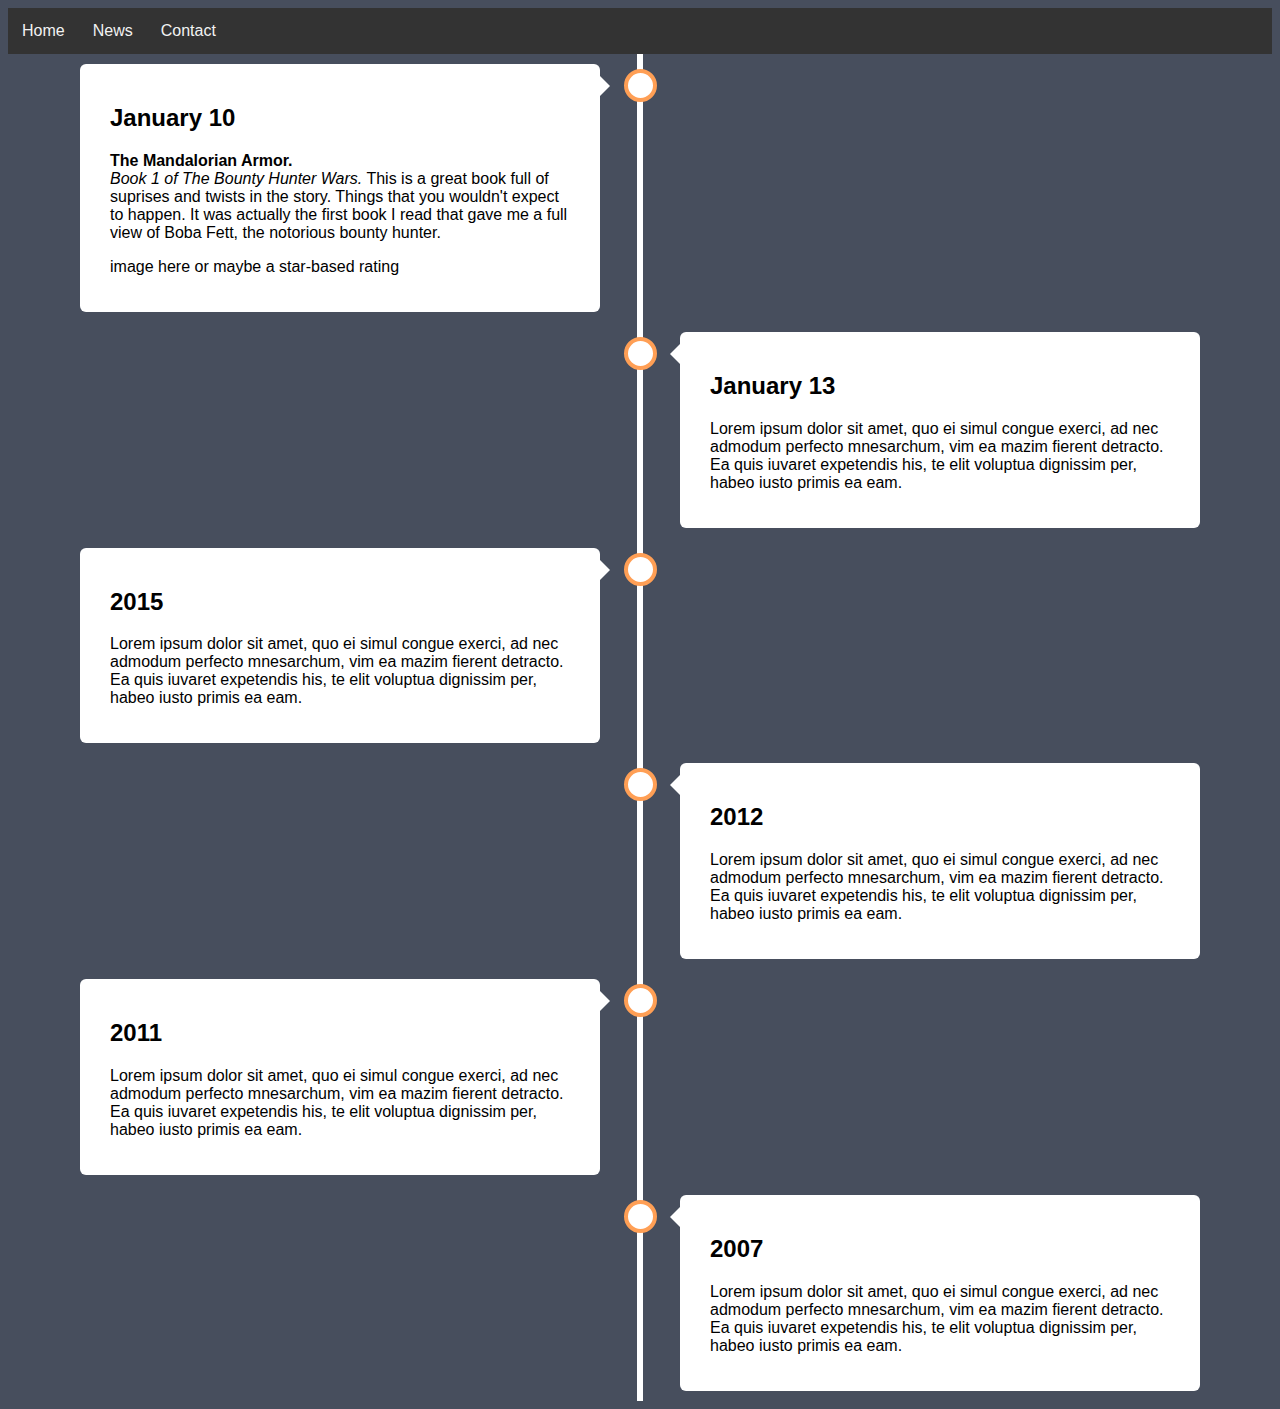
==== index.html @ 59bfa139 "first commit" ====
<!DOCTYPE html>
<html>
<head>
<meta name="viewport" content="width=device-width, initial-scale=1.0">
<style>
* {
  box-sizing: border-box;
}

body {
  background-color: #474e5d;
  font-family: Helvetica, sans-serif;
}

/* The actual timeline (the vertical ruler) */
.timeline {
  position: relative;
  max-width: 1200px;
  margin: 0 auto;
}

/* The actual timeline (the vertical ruler) */
.timeline::after {
  content: '';
  position: absolute;
  width: 6px;
  background-color: white;
  top: 0;
  bottom: 0;
  left: 50%;
  margin-left: -3px;
}

/* Container around content */
.container {
  padding: 10px 40px;
  position: relative;
  background-color: inherit;
  width: 50%;
}

/* The circles on the timeline */
.container::after {
  content: '';
  position: absolute;
  width: 25px;
  height: 25px;
  right: -17px;
  background-color: white;
  border: 4px solid #FF9F55;
  top: 15px;
  border-radius: 50%;
  z-index: 1;
}

/* Place the container to the left */
.left {
  left: 0;
}

/* Place the container to the right */
.right {
  left: 50%;
}

/* Add arrows to the left container (pointing right) */
.left::before {
  content: " ";
  height: 0;
  position: absolute;
  top: 22px;
  width: 0;
  z-index: 1;
  right: 30px;
  border: medium solid white;
  border-width: 10px 0 10px 10px;
  border-color: transparent transparent transparent white;
}

/* Add arrows to the right container (pointing left) */
.right::before {
  content: " ";
  height: 0;
  position: absolute;
  top: 22px;
  width: 0;
  z-index: 1;
  left: 30px;
  border: medium solid white;
  border-width: 10px 10px 10px 0;
  border-color: transparent white transparent transparent;
}

/* Fix the circle for containers on the right side */
.right::after {
  left: -16px;
}

/* The actual content */
.content {
  padding: 20px 30px;
  background-color: white;
  position: relative;
  border-radius: 6px;
}

/* Media queries - Responsive timeline on screens less than 600px wide */
@media screen and (max-width: 600px) {
  /* Place the timelime to the left */
  .timeline::after {
  left: 31px;
  }
  
  /* Full-width containers */
  .container {
  width: 100%;
  padding-left: 70px;
  padding-right: 25px;
  }
  
  /* Make sure that all arrows are pointing leftwards */
  .container::before {
  left: 60px;
  border: medium solid white;
  border-width: 10px 10px 10px 0;
  border-color: transparent white transparent transparent;
  }

  /* Make sure all circles are at the same spot */
  .left::after, .right::after {
  left: 15px;
  }
  
  /* Make all right containers behave like the left ones */
  .right {
  left: 0%;
  }
}

/* Style the navbar */
#navbar {
  overflow: hidden;
  background-color: #333;
}

/* Navbar links */
#navbar a {
  float: left;
  display: block;
  color: #f2f2f2;
  text-align: center;
  padding: 14px;
  text-decoration: none;
}

/* Page content */
.contentnav {
  padding: 16px;
}

/* The sticky class is added to the navbar with JS when it reaches its scroll position */
.sticky {
  position: fixed;
  top: 0;
  width: 100%;
}

/* Add some top padding to the page content to prevent sudden quick movement (as the navigation bar gets a new position at the top of the page (position:fixed and top:0) */
.sticky + .contentnav {
  padding-top: 60px;
}

</style>
</head>
<body>
    <div id="navbar">
        <a href="#home">Home</a>
        <a href="#news">News</a>
        <a href="#contact">Contact</a>
      </div>
<div class="timeline">
  <div class="container left">
    <div class="content">
      <h2>January 10</h2>
      <p><b>The Mandalorian Armor.</b><br><i>Book 1 of The Bounty Hunter Wars.</i> This is a great book full of 
        suprises and twists in the story. Things that you wouldn't expect to happen. It was actually the first book 
        I read that gave me a full view of Boba Fett, the notorious bounty hunter.</p>
      <p>image here or maybe a star-based rating</p>
    </div>
  </div>
  <div class="container right">
    <div class="content">
      <h2>January 13</h2>
      <p>Lorem ipsum dolor sit amet, quo ei simul congue exerci, ad nec admodum perfecto mnesarchum, vim ea mazim fierent detracto. Ea quis iuvaret expetendis his, te elit voluptua dignissim per, habeo iusto primis ea eam.</p>
    </div>
  </div>
  <div class="container left">
    <div class="content">
      <h2>2015</h2>
      <p>Lorem ipsum dolor sit amet, quo ei simul congue exerci, ad nec admodum perfecto mnesarchum, vim ea mazim fierent detracto. Ea quis iuvaret expetendis his, te elit voluptua dignissim per, habeo iusto primis ea eam.</p>
    </div>
  </div>
  <div class="container right">
    <div class="content">
      <h2>2012</h2>
      <p>Lorem ipsum dolor sit amet, quo ei simul congue exerci, ad nec admodum perfecto mnesarchum, vim ea mazim fierent detracto. Ea quis iuvaret expetendis his, te elit voluptua dignissim per, habeo iusto primis ea eam.</p>
    </div>
  </div>
  <div class="container left">
    <div class="content">
      <h2>2011</h2>
      <p>Lorem ipsum dolor sit amet, quo ei simul congue exerci, ad nec admodum perfecto mnesarchum, vim ea mazim fierent detracto. Ea quis iuvaret expetendis his, te elit voluptua dignissim per, habeo iusto primis ea eam.</p>
    </div>
  </div>
  <div class="container right">
    <div class="content">
      <h2>2007</h2>
      <p>Lorem ipsum dolor sit amet, quo ei simul congue exerci, ad nec admodum perfecto mnesarchum, vim ea mazim fierent detracto. Ea quis iuvaret expetendis his, te elit voluptua dignissim per, habeo iusto primis ea eam.</p>
    </div>
  </div>
</div>

</body>
</html>
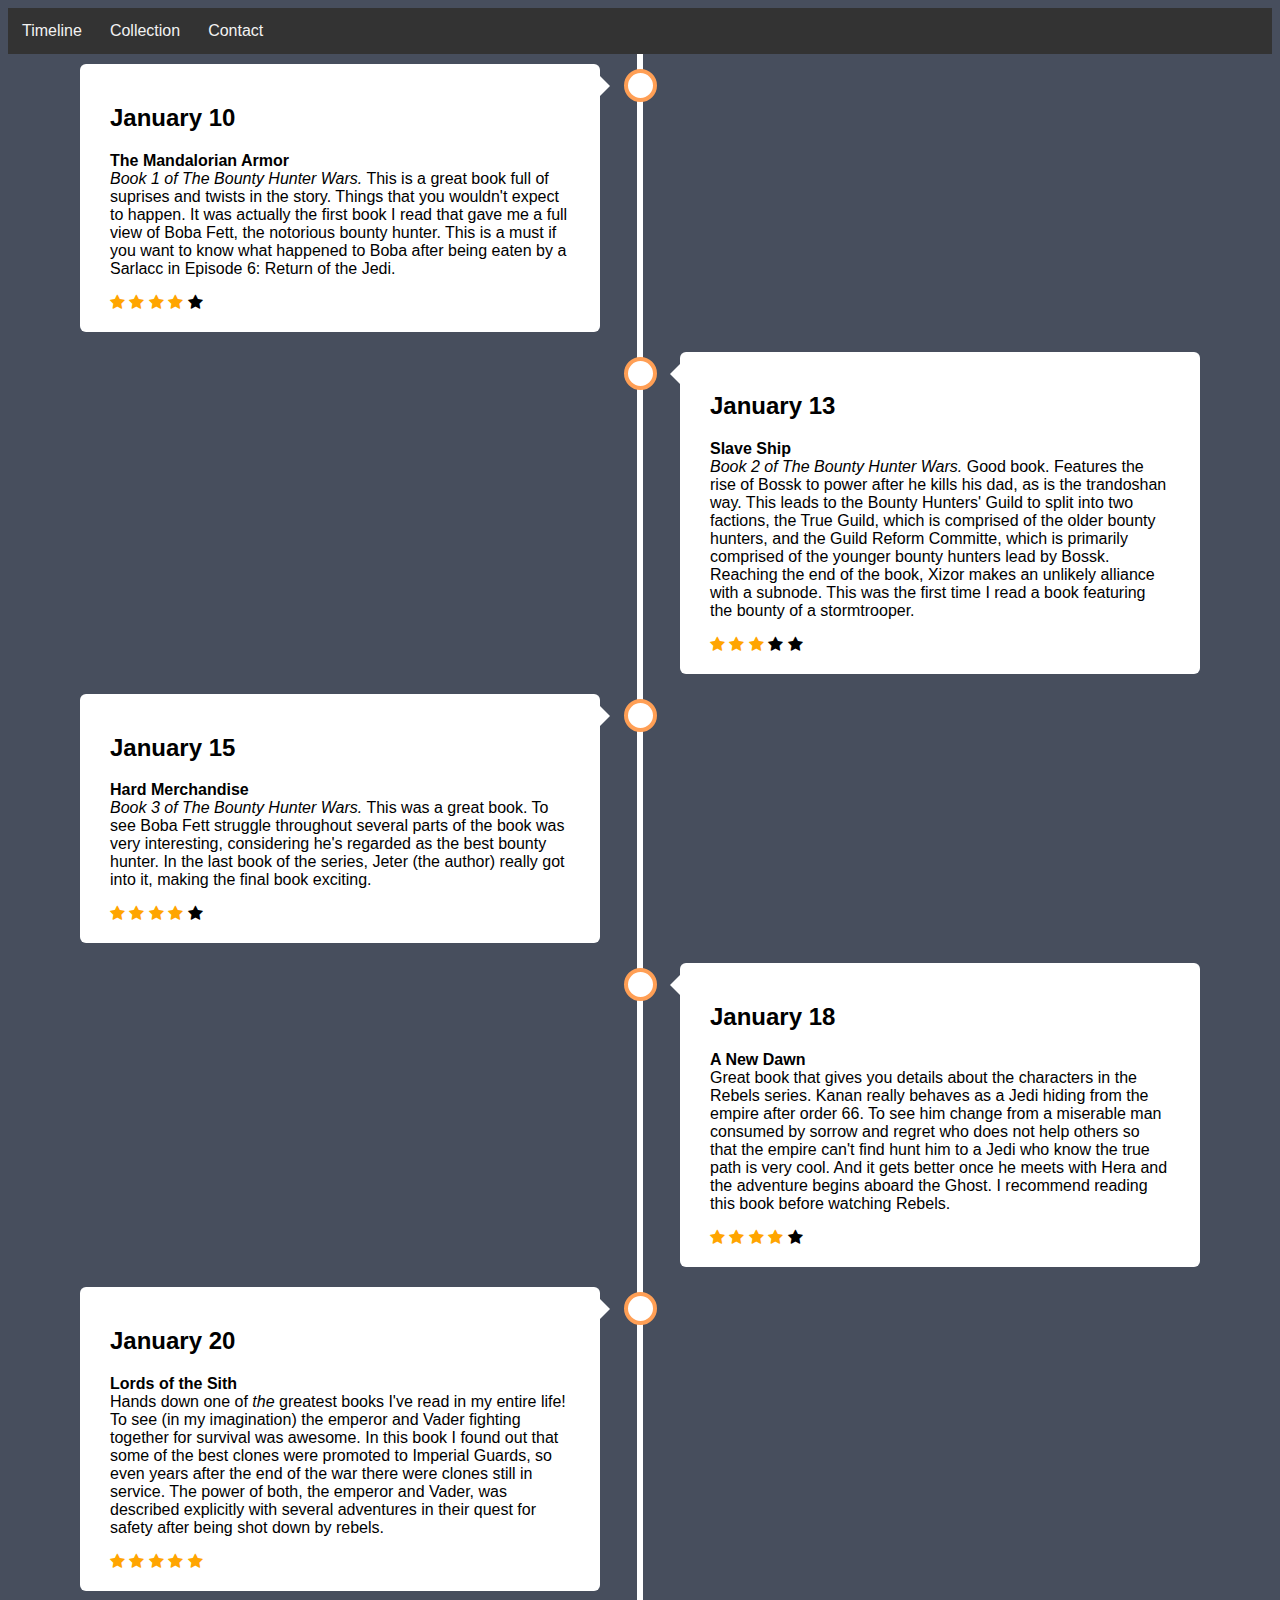
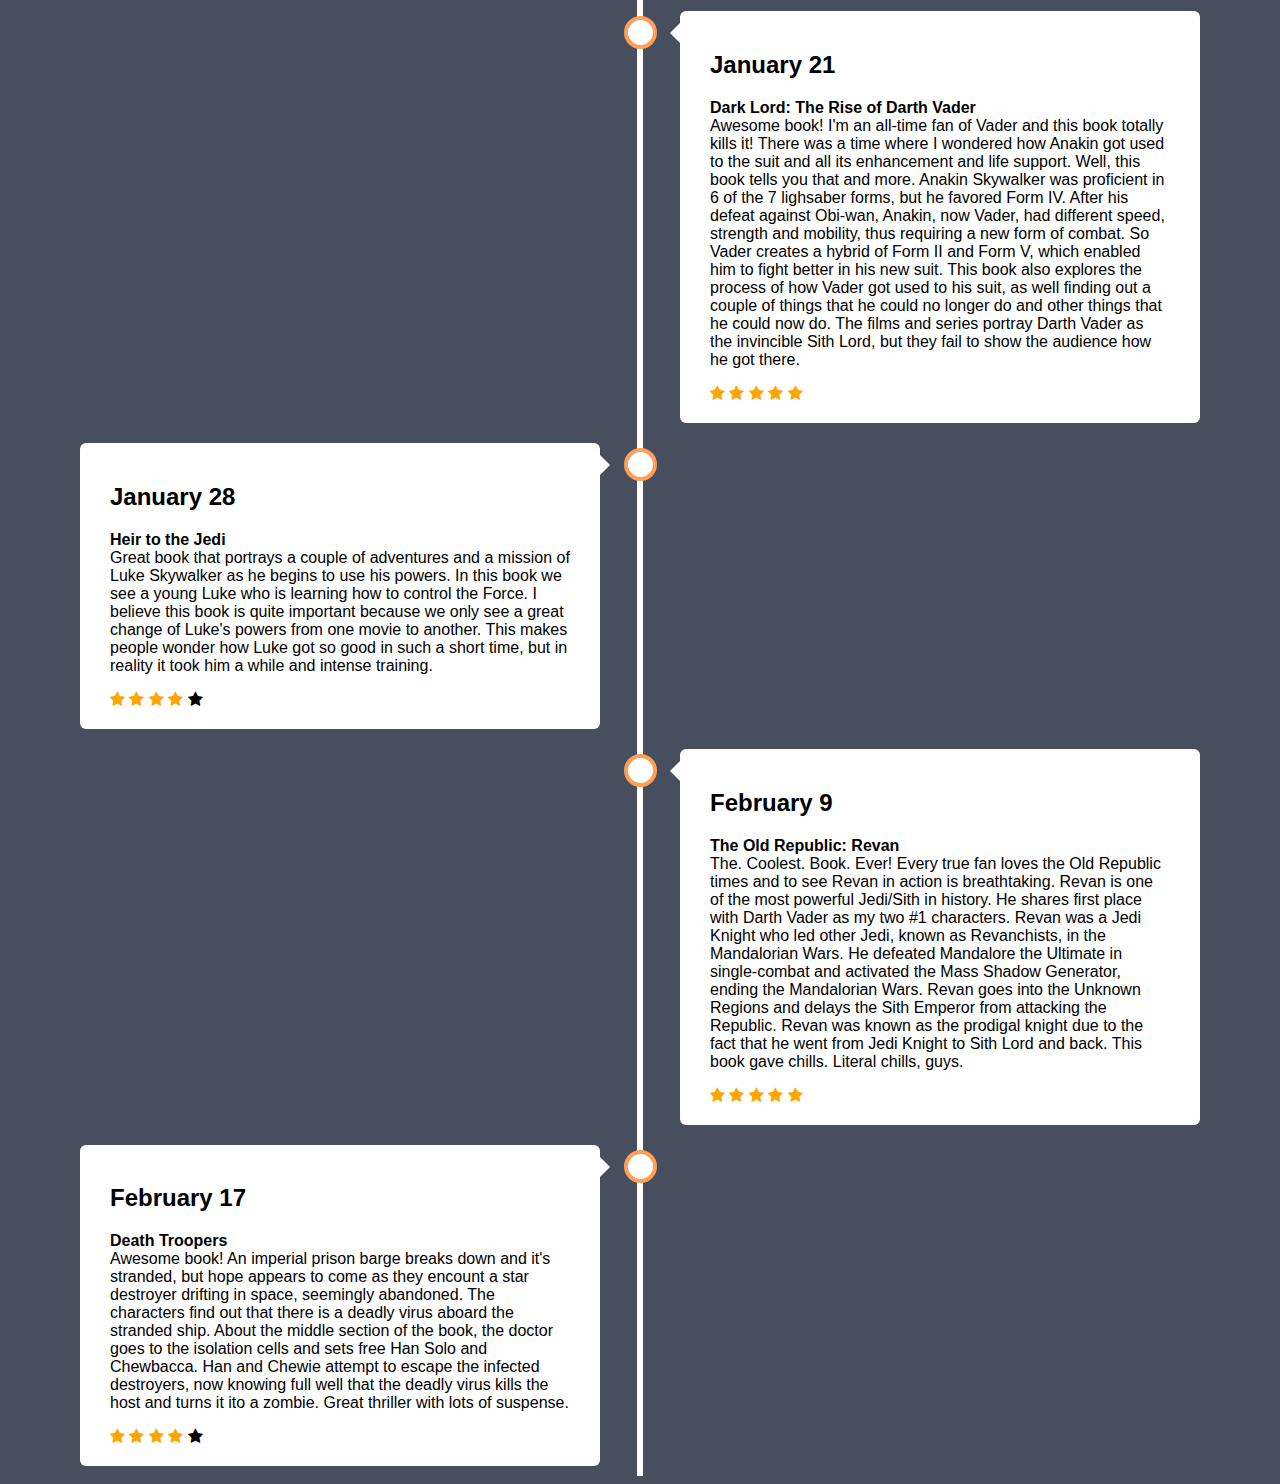
==== commit 1e542cdb: "style and data" ====
--- a/index.html
+++ b/index.html
@@ -1,223 +1,173 @@
 <!DOCTYPE html>
 <html>
 <head>
+<title>My Books</title>
 <meta name="viewport" content="width=device-width, initial-scale=1.0">
-<style>
-* {
-  box-sizing: border-box;
-}
+<link rel="stylesheet" href="styles.css">
+<link rel="stylesheet" href="https://cdnjs.cloudflare.com/ajax/libs/font-awesome/4.7.0/css/font-awesome.min.css">
 
-body {
-  background-color: #474e5d;
-  font-family: Helvetica, sans-serif;
-}
-
-/* The actual timeline (the vertical ruler) */
-.timeline {
-  position: relative;
-  max-width: 1200px;
-  margin: 0 auto;
-}
-
-/* The actual timeline (the vertical ruler) */
-.timeline::after {
-  content: '';
-  position: absolute;
-  width: 6px;
-  background-color: white;
-  top: 0;
-  bottom: 0;
-  left: 50%;
-  margin-left: -3px;
-}
-
-/* Container around content */
-.container {
-  padding: 10px 40px;
-  position: relative;
-  background-color: inherit;
-  width: 50%;
-}
-
-/* The circles on the timeline */
-.container::after {
-  content: '';
-  position: absolute;
-  width: 25px;
-  height: 25px;
-  right: -17px;
-  background-color: white;
-  border: 4px solid #FF9F55;
-  top: 15px;
-  border-radius: 50%;
-  z-index: 1;
-}
-
-/* Place the container to the left */
-.left {
-  left: 0;
-}
-
-/* Place the container to the right */
-.right {
-  left: 50%;
-}
-
-/* Add arrows to the left container (pointing right) */
-.left::before {
-  content: " ";
-  height: 0;
-  position: absolute;
-  top: 22px;
-  width: 0;
-  z-index: 1;
-  right: 30px;
-  border: medium solid white;
-  border-width: 10px 0 10px 10px;
-  border-color: transparent transparent transparent white;
-}
-
-/* Add arrows to the right container (pointing left) */
-.right::before {
-  content: " ";
-  height: 0;
-  position: absolute;
-  top: 22px;
-  width: 0;
-  z-index: 1;
-  left: 30px;
-  border: medium solid white;
-  border-width: 10px 10px 10px 0;
-  border-color: transparent white transparent transparent;
-}
-
-/* Fix the circle for containers on the right side */
-.right::after {
-  left: -16px;
-}
-
-/* The actual content */
-.content {
-  padding: 20px 30px;
-  background-color: white;
-  position: relative;
-  border-radius: 6px;
-}
-
-/* Media queries - Responsive timeline on screens less than 600px wide */
-@media screen and (max-width: 600px) {
-  /* Place the timelime to the left */
-  .timeline::after {
-  left: 31px;
-  }
-  
-  /* Full-width containers */
-  .container {
-  width: 100%;
-  padding-left: 70px;
-  padding-right: 25px;
-  }
-  
-  /* Make sure that all arrows are pointing leftwards */
-  .container::before {
-  left: 60px;
-  border: medium solid white;
-  border-width: 10px 10px 10px 0;
-  border-color: transparent white transparent transparent;
-  }
-
-  /* Make sure all circles are at the same spot */
-  .left::after, .right::after {
-  left: 15px;
-  }
-  
-  /* Make all right containers behave like the left ones */
-  .right {
-  left: 0%;
-  }
-}
-
-/* Style the navbar */
-#navbar {
-  overflow: hidden;
-  background-color: #333;
-}
-
-/* Navbar links */
-#navbar a {
-  float: left;
-  display: block;
-  color: #f2f2f2;
-  text-align: center;
-  padding: 14px;
-  text-decoration: none;
-}
-
-/* Page content */
-.contentnav {
-  padding: 16px;
-}
-
-/* The sticky class is added to the navbar with JS when it reaches its scroll position */
-.sticky {
-  position: fixed;
-  top: 0;
-  width: 100%;
-}
-
-/* Add some top padding to the page content to prevent sudden quick movement (as the navigation bar gets a new position at the top of the page (position:fixed and top:0) */
-.sticky + .contentnav {
-  padding-top: 60px;
-}
-
-</style>
 </head>
 <body>
+    <!--navbar-->
     <div id="navbar">
-        <a href="#home">Home</a>
-        <a href="#news">News</a>
+        <a href="index.html">Timeline</a>
+        <a href="collection.html">Collection</a>
         <a href="#contact">Contact</a>
       </div>
+      <!--               -->
+      
 <div class="timeline">
   <div class="container left">
     <div class="content">
       <h2>January 10</h2>
-      <p><b>The Mandalorian Armor.</b><br><i>Book 1 of The Bounty Hunter Wars.</i> This is a great book full of 
+      <p><b>The Mandalorian Armor</b><br><i>Book 1 of The Bounty Hunter Wars.</i> This is a great book full of 
         suprises and twists in the story. Things that you wouldn't expect to happen. It was actually the first book 
-        I read that gave me a full view of Boba Fett, the notorious bounty hunter.</p>
-      <p>image here or maybe a star-based rating</p>
+        I read that gave me a full view of Boba Fett, the notorious bounty hunter. This is a must if you want to 
+        know what happened to Boba after being eaten by a Sarlacc in Episode 6: Return of the Jedi.</p>
+        <!--Star-based rating-->
+        <span class="fa fa-star checked"></span>
+        <span class="fa fa-star checked"></span>
+        <span class="fa fa-star checked"></span>
+        <span class="fa fa-star checked"></span>
+        <span class="fa fa-star"></span>
     </div>
   </div>
   <div class="container right">
     <div class="content">
       <h2>January 13</h2>
-      <p>Lorem ipsum dolor sit amet, quo ei simul congue exerci, ad nec admodum perfecto mnesarchum, vim ea mazim fierent detracto. Ea quis iuvaret expetendis his, te elit voluptua dignissim per, habeo iusto primis ea eam.</p>
+      <p><b>Slave Ship</b><br><i>Book 2 of The Bounty Hunter Wars.</i> Good book. Features the rise of Bossk to
+      power after he kills his dad, as is the trandoshan way. This leads to the Bounty Hunters' Guild to split
+      into two factions, the True Guild, which is comprised of the older bounty hunters, and the Guild Reform Committe,
+      which is primarily comprised of the younger bounty hunters lead by Bossk. Reaching the end of the book, Xizor
+      makes an unlikely alliance with a subnode. This was the first time I read a book featuring the bounty of a 
+      stormtrooper.</p>
+        <!--Star-based rating-->
+        <span class="fa fa-star checked"></span>
+        <span class="fa fa-star checked"></span>
+        <span class="fa fa-star checked"></span>
+        <span class="fa fa-star"></span>
+        <span class="fa fa-star"></span>
     </div>
   </div>
   <div class="container left">
     <div class="content">
-      <h2>2015</h2>
-      <p>Lorem ipsum dolor sit amet, quo ei simul congue exerci, ad nec admodum perfecto mnesarchum, vim ea mazim fierent detracto. Ea quis iuvaret expetendis his, te elit voluptua dignissim per, habeo iusto primis ea eam.</p>
+      <h2>January 15</h2>
+      <p><b>Hard Merchandise</b><br><i>Book 3 of The Bounty Hunter Wars.</i> This was a great book. To see Boba
+      Fett struggle throughout several parts of the book was very interesting, considering he's regarded as the 
+      best bounty hunter. In the last book of the series, Jeter (the author) really got into it, making the final 
+      book exciting.</p>
+        <!--Star-based rating-->
+        <span class="fa fa-star checked"></span>
+        <span class="fa fa-star checked"></span>
+        <span class="fa fa-star checked"></span>
+        <span class="fa fa-star checked"></span>
+        <span class="fa fa-star"></span>
     </div>
   </div>
   <div class="container right">
     <div class="content">
-      <h2>2012</h2>
-      <p>Lorem ipsum dolor sit amet, quo ei simul congue exerci, ad nec admodum perfecto mnesarchum, vim ea mazim fierent detracto. Ea quis iuvaret expetendis his, te elit voluptua dignissim per, habeo iusto primis ea eam.</p>
+      <h2>January 18</h2>
+      <p><b>A New Dawn</b><br> Great book that gives you details about the characters in the Rebels series. Kanan 
+      really behaves as a Jedi hiding from the empire after order 66. To see him change from a miserable man 
+      consumed by sorrow and regret who does not help others so that the empire can't find hunt him to a Jedi who 
+      know the true path is very cool. And it gets better once he meets with Hera and the adventure begins aboard 
+      the Ghost. I recommend reading this book before watching Rebels.</p>
+        <!--Star-based rating-->
+        <span class="fa fa-star checked"></span>
+        <span class="fa fa-star checked"></span>
+        <span class="fa fa-star checked"></span>
+        <span class="fa fa-star checked"></span>
+        <span class="fa fa-star"></span>
     </div>
   </div>
   <div class="container left">
     <div class="content">
-      <h2>2011</h2>
-      <p>Lorem ipsum dolor sit amet, quo ei simul congue exerci, ad nec admodum perfecto mnesarchum, vim ea mazim fierent detracto. Ea quis iuvaret expetendis his, te elit voluptua dignissim per, habeo iusto primis ea eam.</p>
+      <h2>January 20</h2>
+      <p><b>Lords of the Sith</b><br> Hands down one of <i>the</i> greatest books I've read in my entire life! 
+      To see (in my imagination) the emperor and Vader fighting together for survival was awesome. In this book 
+      I found out that some of the best clones were promoted to Imperial Guards, so even years after the end of 
+      the war there were clones still in service. The power of both, the emperor and Vader, was described 
+      explicitly with several adventures in their quest for safety after being shot down by rebels.</p>
+          <!--Star-based rating-->
+          <span class="fa fa-star checked"></span>
+          <span class="fa fa-star checked"></span>
+          <span class="fa fa-star checked"></span>
+          <span class="fa fa-star checked"></span>
+          <span class="fa fa-star checked"></span>
     </div>
   </div>
   <div class="container right">
     <div class="content">
-      <h2>2007</h2>
-      <p>Lorem ipsum dolor sit amet, quo ei simul congue exerci, ad nec admodum perfecto mnesarchum, vim ea mazim fierent detracto. Ea quis iuvaret expetendis his, te elit voluptua dignissim per, habeo iusto primis ea eam.</p>
+      <h2>January 21</h2>
+      <p><b>Dark Lord: The Rise of Darth Vader</b><br> Awesome book! I'm an all-time fan of Vader and this book 
+      totally kills it! There was a time where I wondered how Anakin got used to the suit and all its enhancement 
+      and life support. Well, this book tells you that and more. Anakin Skywalker was proficient in 6 of the 7 
+      lighsaber forms, but he favored Form IV. After his defeat against Obi-wan, Anakin, now Vader, had different 
+      speed, strength and mobility, thus requiring a new form of combat. So Vader creates a hybrid of Form II 
+      and Form V, which enabled him to fight better in his new suit. This book also explores the process of how 
+      Vader got used to his suit, as well finding out a couple of things that he could no longer do and other 
+      things that he could now do. The films and series portray Darth Vader as the invincible Sith Lord, but 
+      they fail to show the audience how he got there.</p>
+            <!--Star-based rating-->
+            <span class="fa fa-star checked"></span>
+            <span class="fa fa-star checked"></span>
+            <span class="fa fa-star checked"></span>
+            <span class="fa fa-star checked"></span>
+            <span class="fa fa-star checked"></span>
     </div>
   </div>
+  <div class="container left">
+      <div class="content">
+        <h2>January 28</h2>
+        <p><b>Heir to the Jedi</b><br> Great book that portrays a couple of adventures and a mission of Luke 
+        Skywalker as he begins to use his powers. In this book we see a young Luke who is learning how to control 
+        the Force. I believe this book is quite important because we only see a great change of Luke's powers 
+        from one movie to another. This makes people wonder how Luke got so good in such a short time, but in reality
+        it took him a while and intense training.</p>
+            <!--Star-based rating-->
+            <span class="fa fa-star checked"></span>
+            <span class="fa fa-star checked"></span>
+            <span class="fa fa-star checked"></span>
+            <span class="fa fa-star checked"></span>
+            <span class="fa fa-star"></span>
+      </div>
+    </div>
+    <div class="container right">
+        <div class="content">
+          <h2>February 9</h2>
+          <p><b>The Old Republic: Revan</b><br> The. Coolest. Book. Ever! Every true fan loves the Old Republic 
+          times and to see Revan in action is breathtaking. Revan is one of the most powerful Jedi/Sith in history. 
+          He shares first place with Darth Vader as my two #1 characters. Revan was a Jedi Knight who led other 
+          Jedi, known as Revanchists, in the Mandalorian Wars. He defeated Mandalore the Ultimate in single-combat 
+          and activated the Mass Shadow Generator, ending the Mandalorian Wars. Revan goes into the Unknown Regions 
+          and delays the Sith Emperor from attacking the Republic. Revan was known as the prodigal knight due to 
+          the fact that he went from Jedi Knight to Sith Lord and back. This book gave chills. Literal chills, 
+          guys.</p>
+                <!--Star-based rating-->
+                <span class="fa fa-star checked"></span>
+                <span class="fa fa-star checked"></span>
+                <span class="fa fa-star checked"></span>
+                <span class="fa fa-star checked"></span>
+                <span class="fa fa-star checked"></span>
+        </div>
+      </div>
+      <div class="container left">
+          <div class="content">
+            <h2>February 17</h2>
+            <p><b>Death Troopers</b><br> Awesome book! An imperial prison barge breaks down and it's stranded, but 
+            hope appears to come as they encount a star destroyer drifting in space, seemingly abandoned. The characters 
+            find out that there is a deadly virus aboard the stranded ship. About the middle section of the book, the 
+            doctor goes to the isolation cells and sets free Han Solo and Chewbacca. Han and Chewie attempt to escape 
+            the infected destroyers, now knowing full well that the deadly virus kills the host and turns it ito a 
+            zombie. Great thriller with lots of suspense.</p>
+                <!--Star-based rating-->
+                <span class="fa fa-star checked"></span>
+                <span class="fa fa-star checked"></span>
+                <span class="fa fa-star checked"></span>
+                <span class="fa fa-star checked"></span>
+                <span class="fa fa-star"></span>
+          </div>
+        </div>
 </div>
 
 </body>
--- a/styles.css
+++ b/styles.css
@@ -0,0 +1,171 @@
+* {
+    box-sizing: border-box;
+  }
+  
+  body {
+    background-color: #474e5d;
+    font-family: Helvetica, sans-serif;
+  }
+  
+  /* The actual timeline (the vertical ruler) */
+  .timeline {
+    position: relative;
+    max-width: 1200px;
+    margin: 0 auto;
+  }
+  
+  /* The actual timeline (the vertical ruler) */
+  .timeline::after {
+    content: '';
+    position: absolute;
+    width: 6px;
+    background-color: white;
+    top: 0;
+    bottom: 0;
+    left: 50%;
+    margin-left: -3px;
+  }
+  
+  /* Container around content */
+  .container {
+    padding: 10px 40px;
+    position: relative;
+    background-color: inherit;
+    width: 50%;
+  }
+  
+  /* The circles on the timeline */
+  .container::after {
+    content: '';
+    position: absolute;
+    width: 25px;
+    height: 25px;
+    right: -17px;
+    background-color: white;
+    border: 4px solid #FF9F55;
+    top: 15px;
+    border-radius: 50%;
+    z-index: 1;
+  }
+  
+  /* Place the container to the left */
+  .left {
+    left: 0;
+  }
+  
+  /* Place the container to the right */
+  .right {
+    left: 50%;
+  }
+  
+  /* Add arrows to the left container (pointing right) */
+  .left::before {
+    content: " ";
+    height: 0;
+    position: absolute;
+    top: 22px;
+    width: 0;
+    z-index: 1;
+    right: 30px;
+    border: medium solid white;
+    border-width: 10px 0 10px 10px;
+    border-color: transparent transparent transparent white;
+  }
+  
+  /* Add arrows to the right container (pointing left) */
+  .right::before {
+    content: " ";
+    height: 0;
+    position: absolute;
+    top: 22px;
+    width: 0;
+    z-index: 1;
+    left: 30px;
+    border: medium solid white;
+    border-width: 10px 10px 10px 0;
+    border-color: transparent white transparent transparent;
+  }
+  
+  /* Fix the circle for containers on the right side */
+  .right::after {
+    left: -16px;
+  }
+  
+  /* The actual content */
+  .content {
+    padding: 20px 30px;
+    background-color: white;
+    position: relative;
+    border-radius: 6px;
+  }
+  
+  /* Media queries - Responsive timeline on screens less than 600px wide */
+  @media screen and (max-width: 600px) {
+    /* Place the timelime to the left */
+    .timeline::after {
+    left: 31px;
+    }
+    
+    /* Full-width containers */
+    .container {
+    width: 100%;
+    padding-left: 70px;
+    padding-right: 25px;
+    }
+    
+    /* Make sure that all arrows are pointing leftwards */
+    .container::before {
+    left: 60px;
+    border: medium solid white;
+    border-width: 10px 10px 10px 0;
+    border-color: transparent white transparent transparent;
+    }
+  
+    /* Make sure all circles are at the same spot */
+    .left::after, .right::after {
+    left: 15px;
+    }
+    
+    /* Make all right containers behave like the left ones */
+    .right {
+    left: 0%;
+    }
+  }
+  
+  /* Style the navbar */
+  #navbar {
+    overflow: hidden;
+    background-color: #333;
+  }
+  
+  /* Navbar links */
+  #navbar a {
+    float: left;
+    display: block;
+    color: #f2f2f2;
+    text-align: center;
+    padding: 14px;
+    text-decoration: none;
+  }
+  
+  /* Page content */
+  .contentnav {
+    padding: 16px;
+  }
+  
+  /* The sticky class is added to the navbar with JS when it reaches its scroll position */
+  .sticky {
+    position: fixed;
+    top: 0;
+    width: 100%;
+  }
+  
+  /* Add some top padding to the page content to prevent sudden quick movement (as the navigation bar gets a new position at the top of the page (position:fixed and top:0) */
+  .sticky + .contentnav {
+    padding-top: 60px;
+  }
+
+  /* Star Rating */
+  .checked {
+    color: orange;
+  }
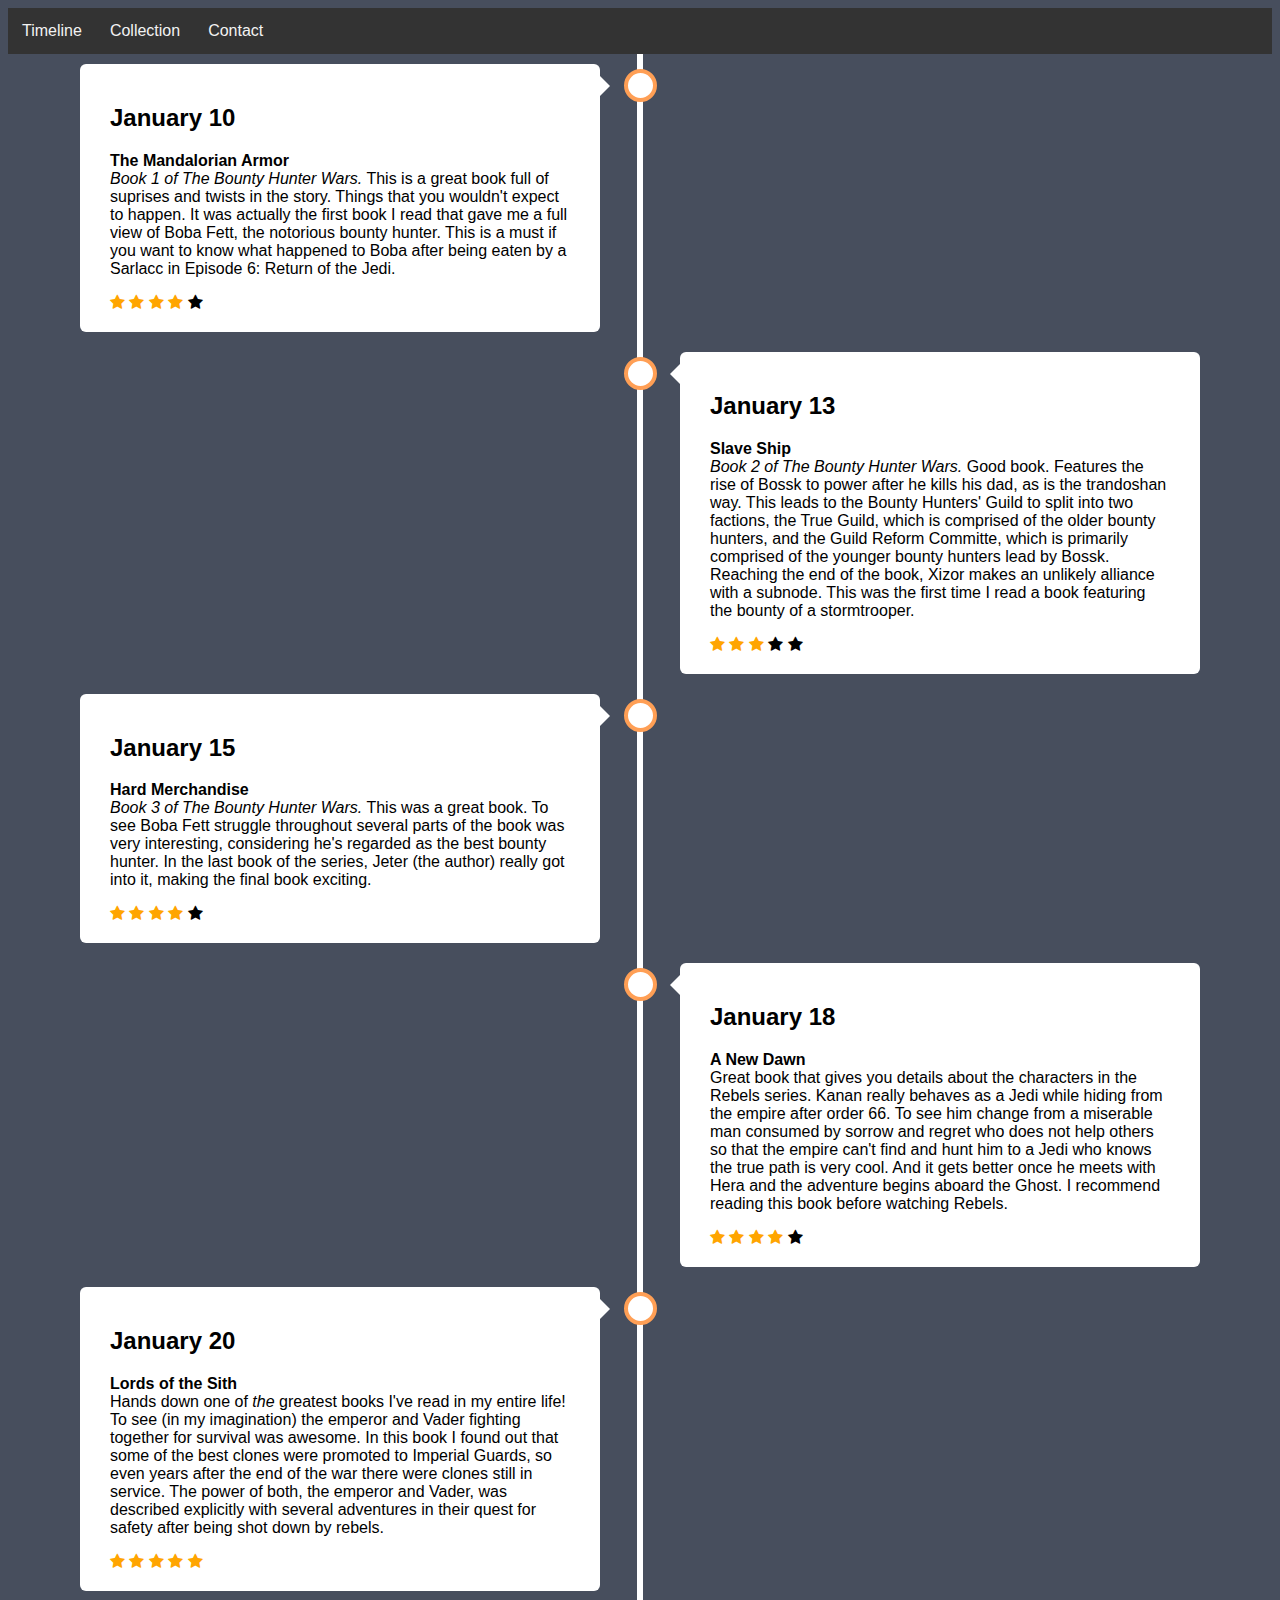
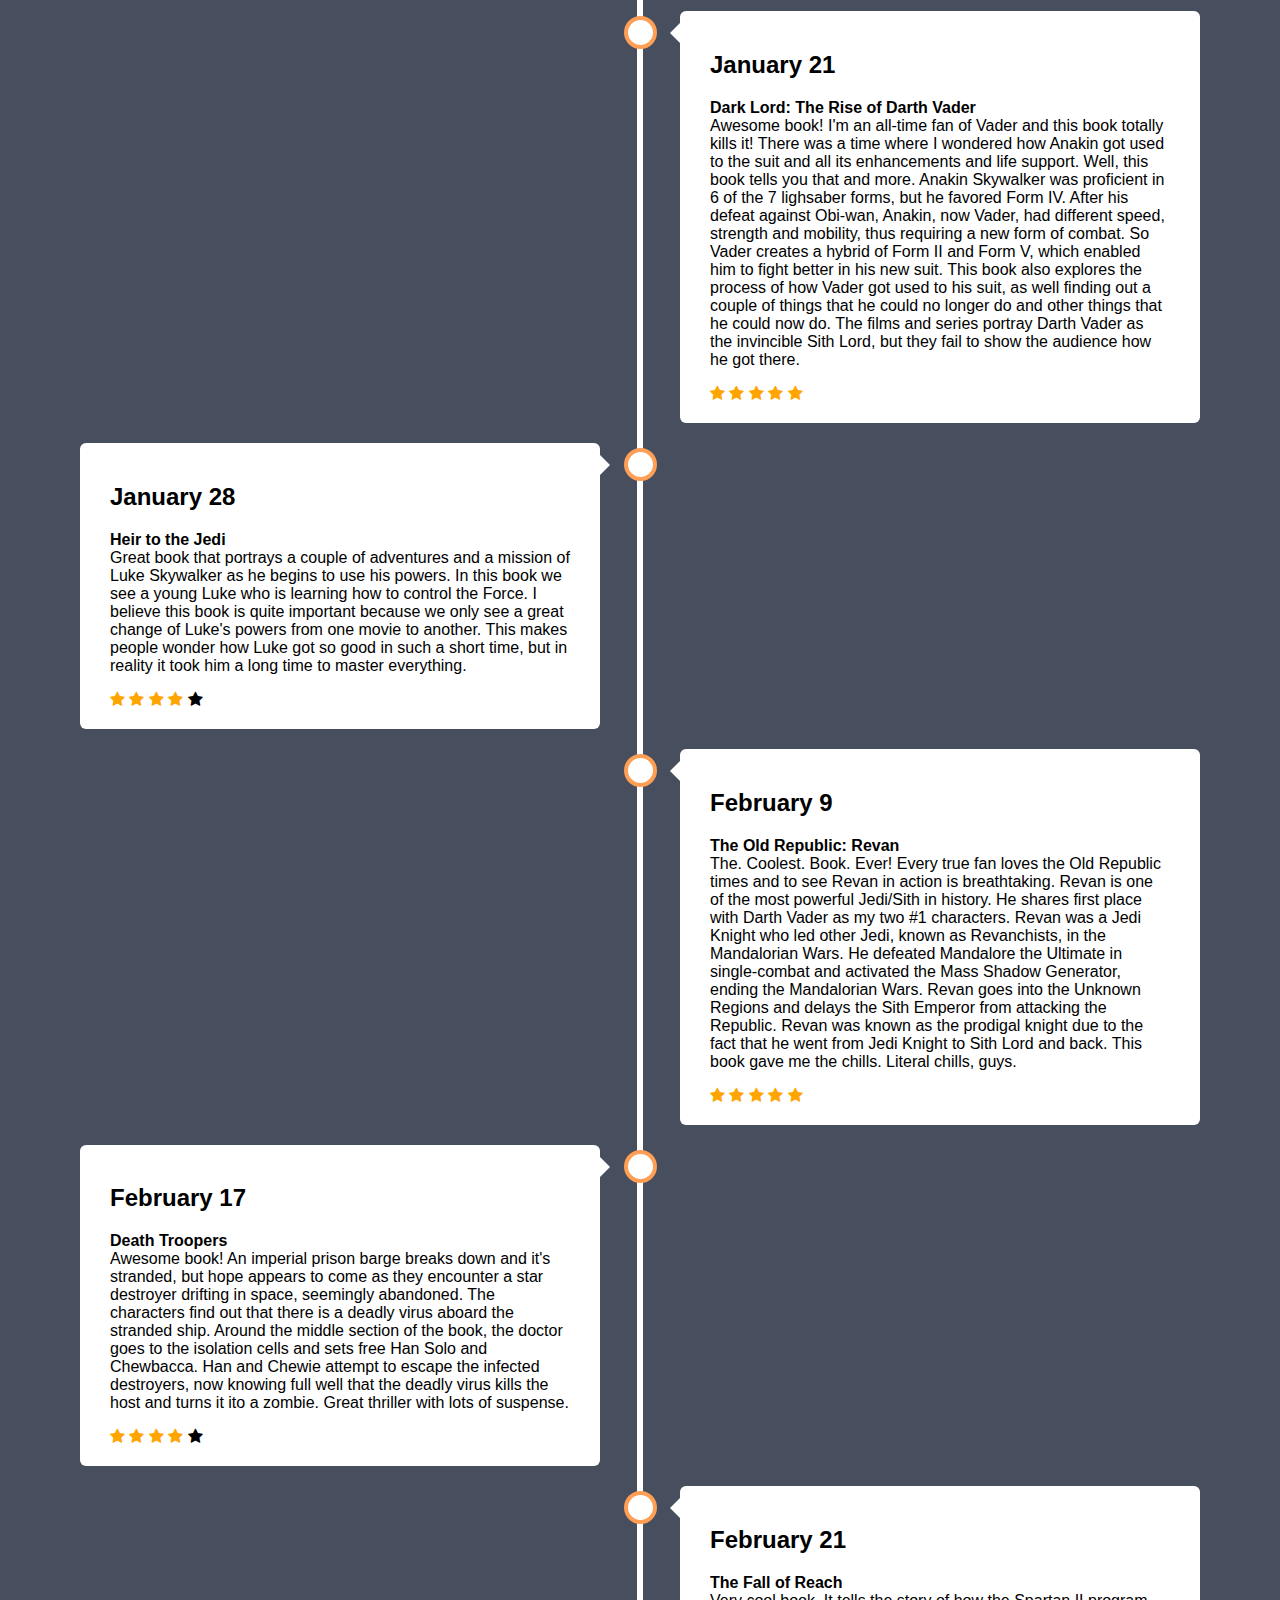
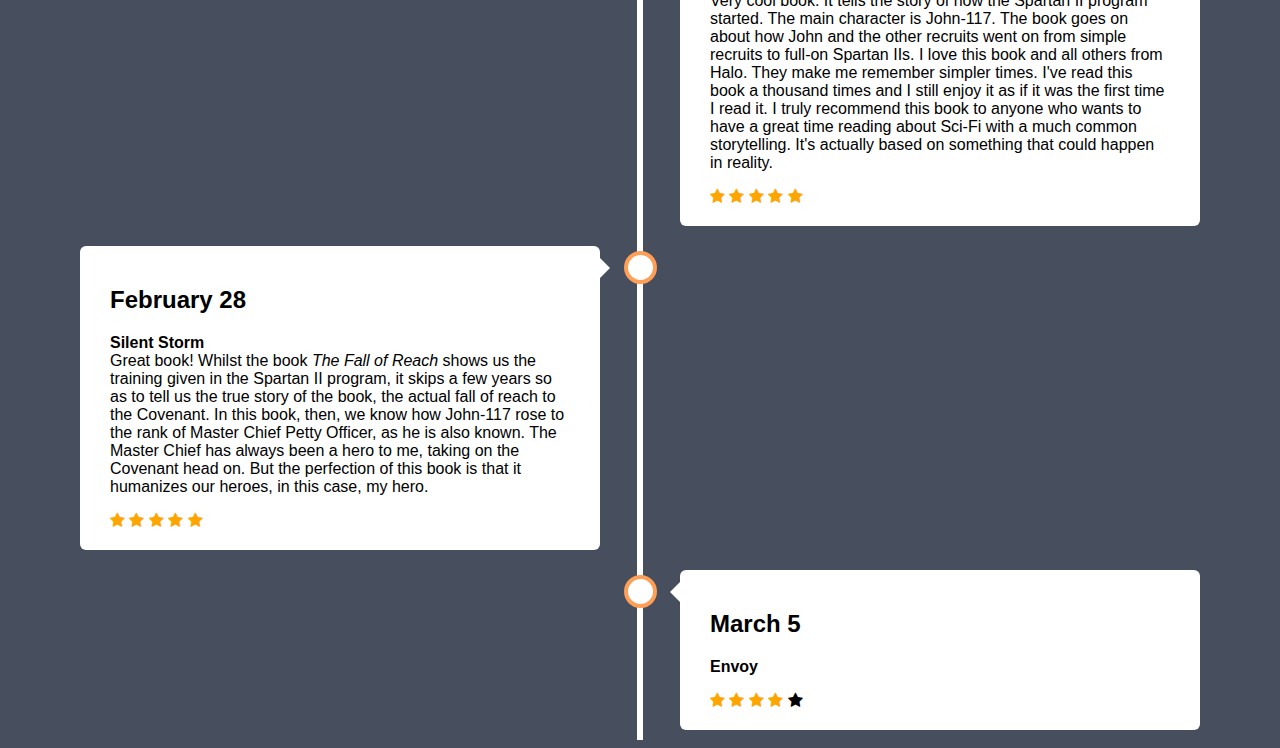
==== commit efe75828: "envoy, silent storm, fall of reach" ====
--- a/index.html
+++ b/index.html
@@ -68,9 +68,9 @@
     <div class="content">
       <h2>January 18</h2>
       <p><b>A New Dawn</b><br> Great book that gives you details about the characters in the Rebels series. Kanan 
-      really behaves as a Jedi hiding from the empire after order 66. To see him change from a miserable man 
-      consumed by sorrow and regret who does not help others so that the empire can't find hunt him to a Jedi who 
-      know the true path is very cool. And it gets better once he meets with Hera and the adventure begins aboard 
+      really behaves as a Jedi while hiding from the empire after order 66. To see him change from a miserable man 
+      consumed by sorrow and regret who does not help others so that the empire can't find and hunt him to a Jedi who 
+      knows the true path is very cool. And it gets better once he meets with Hera and the adventure begins aboard 
       the Ghost. I recommend reading this book before watching Rebels.</p>
         <!--Star-based rating-->
         <span class="fa fa-star checked"></span>
@@ -100,7 +100,7 @@
     <div class="content">
       <h2>January 21</h2>
       <p><b>Dark Lord: The Rise of Darth Vader</b><br> Awesome book! I'm an all-time fan of Vader and this book 
-      totally kills it! There was a time where I wondered how Anakin got used to the suit and all its enhancement 
+      totally kills it! There was a time where I wondered how Anakin got used to the suit and all its enhancements 
       and life support. Well, this book tells you that and more. Anakin Skywalker was proficient in 6 of the 7 
       lighsaber forms, but he favored Form IV. After his defeat against Obi-wan, Anakin, now Vader, had different 
       speed, strength and mobility, thus requiring a new form of combat. So Vader creates a hybrid of Form II 
@@ -123,7 +123,7 @@
         Skywalker as he begins to use his powers. In this book we see a young Luke who is learning how to control 
         the Force. I believe this book is quite important because we only see a great change of Luke's powers 
         from one movie to another. This makes people wonder how Luke got so good in such a short time, but in reality
-        it took him a while and intense training.</p>
+        it took him a long time to master everything.</p>
             <!--Star-based rating-->
             <span class="fa fa-star checked"></span>
             <span class="fa fa-star checked"></span>
@@ -141,7 +141,7 @@
           Jedi, known as Revanchists, in the Mandalorian Wars. He defeated Mandalore the Ultimate in single-combat 
           and activated the Mass Shadow Generator, ending the Mandalorian Wars. Revan goes into the Unknown Regions 
           and delays the Sith Emperor from attacking the Republic. Revan was known as the prodigal knight due to 
-          the fact that he went from Jedi Knight to Sith Lord and back. This book gave chills. Literal chills, 
+          the fact that he went from Jedi Knight to Sith Lord and back. This book gave me the chills. Literal chills, 
           guys.</p>
                 <!--Star-based rating-->
                 <span class="fa fa-star checked"></span>
@@ -155,8 +155,8 @@
           <div class="content">
             <h2>February 17</h2>
             <p><b>Death Troopers</b><br> Awesome book! An imperial prison barge breaks down and it's stranded, but 
-            hope appears to come as they encount a star destroyer drifting in space, seemingly abandoned. The characters 
-            find out that there is a deadly virus aboard the stranded ship. About the middle section of the book, the 
+            hope appears to come as they encounter a star destroyer drifting in space, seemingly abandoned. The characters 
+            find out that there is a deadly virus aboard the stranded ship. Around the middle section of the book, the 
             doctor goes to the isolation cells and sets free Han Solo and Chewbacca. Han and Chewie attempt to escape 
             the infected destroyers, now knowing full well that the deadly virus kills the host and turns it ito a 
             zombie. Great thriller with lots of suspense.</p>
@@ -168,6 +168,51 @@
                 <span class="fa fa-star"></span>
           </div>
         </div>
+        <div class="container right">
+          <div class="content">
+            <h2>February 21</h2>
+            <p><b>The Fall of Reach</b><br> Very cool book. It tells the story of how the Spartan II program started. 
+              The main character is John-117. The book goes on about how John and the other recruits went on from 
+              simple recruits to full-on Spartan IIs. I love this book and all others from Halo. They make me remember
+              simpler times. I've read this book a thousand times and I still enjoy it as if it was the first time I read 
+              it. I truly recommend this book to anyone who wants to have a great time reading about Sci-Fi with a much 
+              common storytelling. It's actually based on something that could happen in reality.</p>
+                  <!--Star-based rating-->
+                  <span class="fa fa-star checked"></span>
+                  <span class="fa fa-star checked"></span>
+                  <span class="fa fa-star checked"></span>
+                  <span class="fa fa-star checked"></span>
+                  <span class="fa fa-star checked"></span>
+          </div>
+        </div>
+        <div class="container left">
+          <div class="content">
+            <h2>February 28</h2>
+            <p><b>Silent Storm</b><br> Great book! Whilst the book <i>The Fall of Reach</i> shows us the training given in the 
+              Spartan II program, it skips a few years so as to tell us the true story of the book, the actual fall of reach to 
+              the Covenant. In this book, then, we know how John-117 rose to the rank of Master Chief Petty Officer, as he is also 
+              known. The Master Chief has always been a hero to me, taking on the Covenant head on. But the perfection of this book is 
+              that it humanizes our heroes, in this case, my hero.</p>
+                <!--Star-based rating-->
+                <span class="fa fa-star checked"></span>
+                <span class="fa fa-star checked"></span>
+                <span class="fa fa-star checked"></span>
+                <span class="fa fa-star checked"></span>
+                <span class="fa fa-star checked"></span>
+          </div>
+        </div>
+        <div class="container right">
+          <div class="content">
+            <h2>March 5</h2>
+            <p><b>Envoy</b><br> </p>
+                  <!--Star-based rating-->
+                  <span class="fa fa-star checked"></span>
+                  <span class="fa fa-star checked"></span>
+                  <span class="fa fa-star checked"></span>
+                  <span class="fa fa-star checked"></span>
+                  <span class="fa fa-star"></span>
+          </div>
+        </div>
 </div>
 
 </body>
